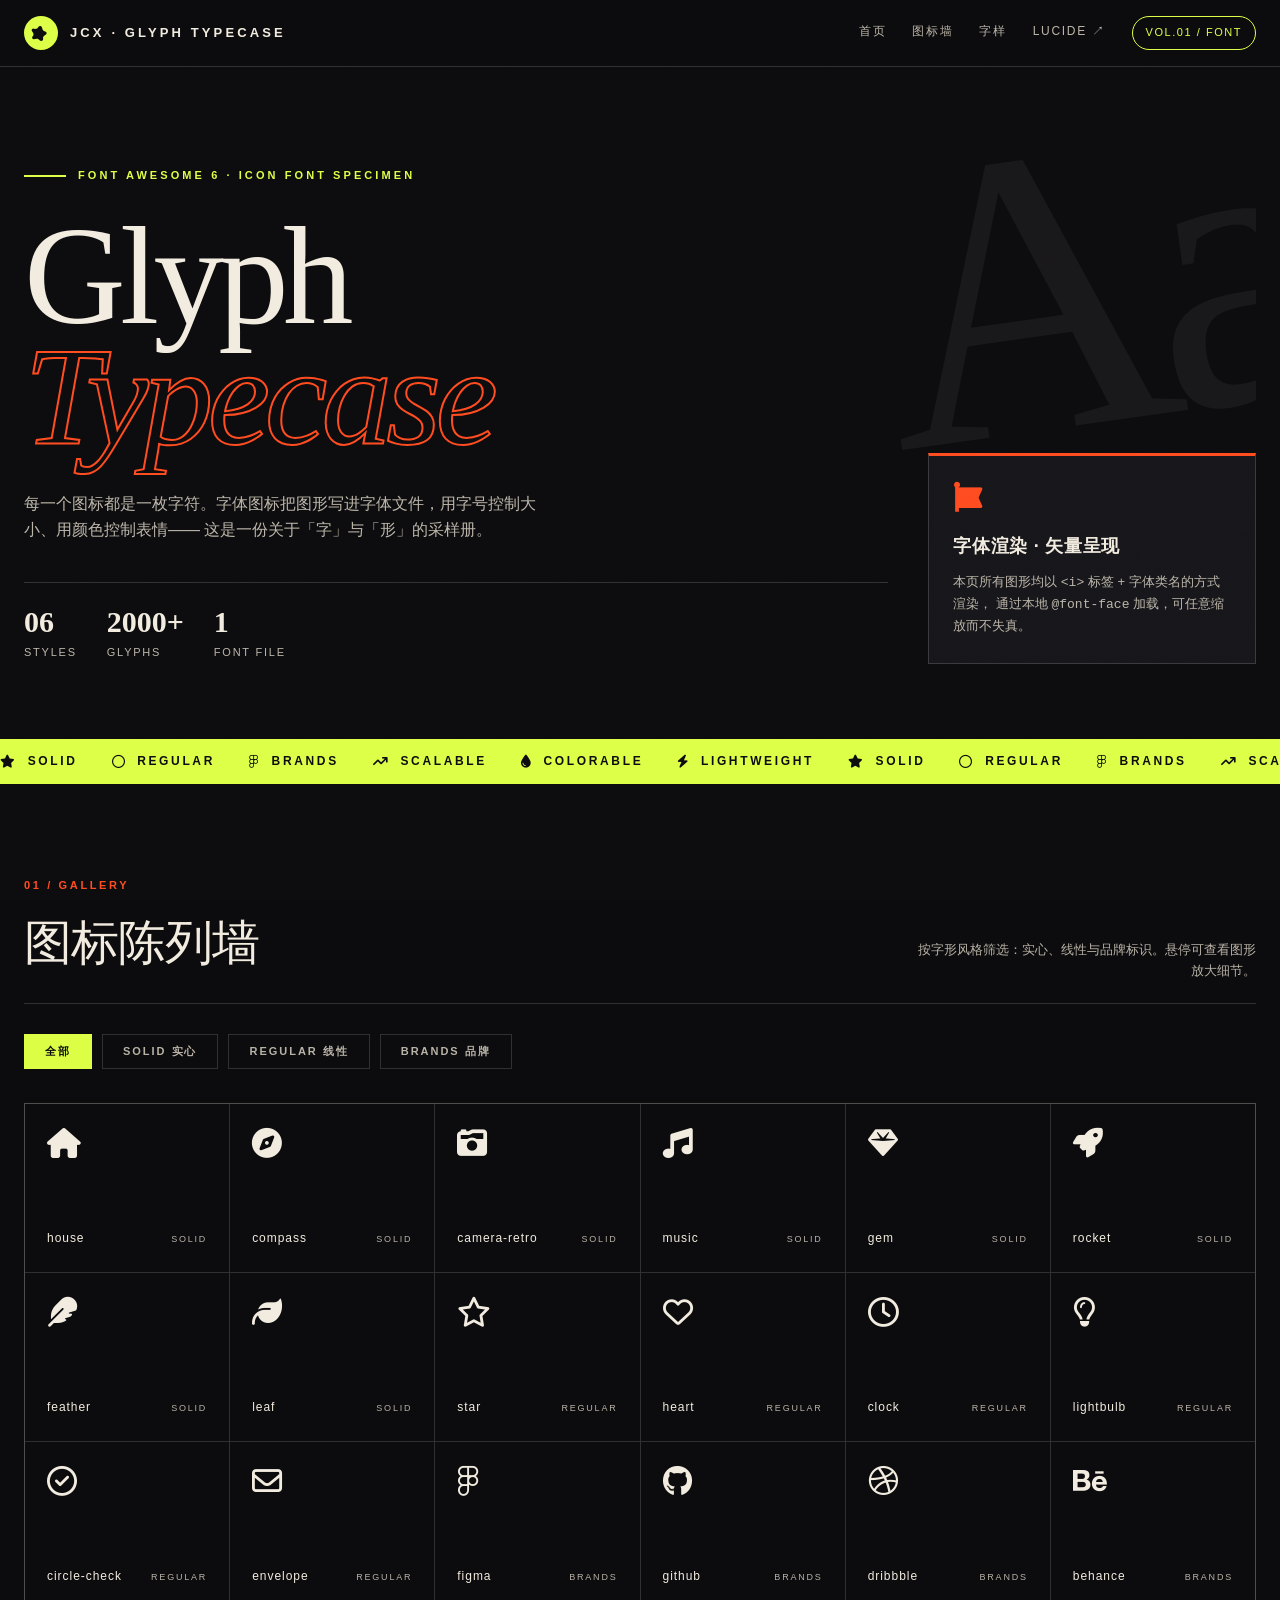
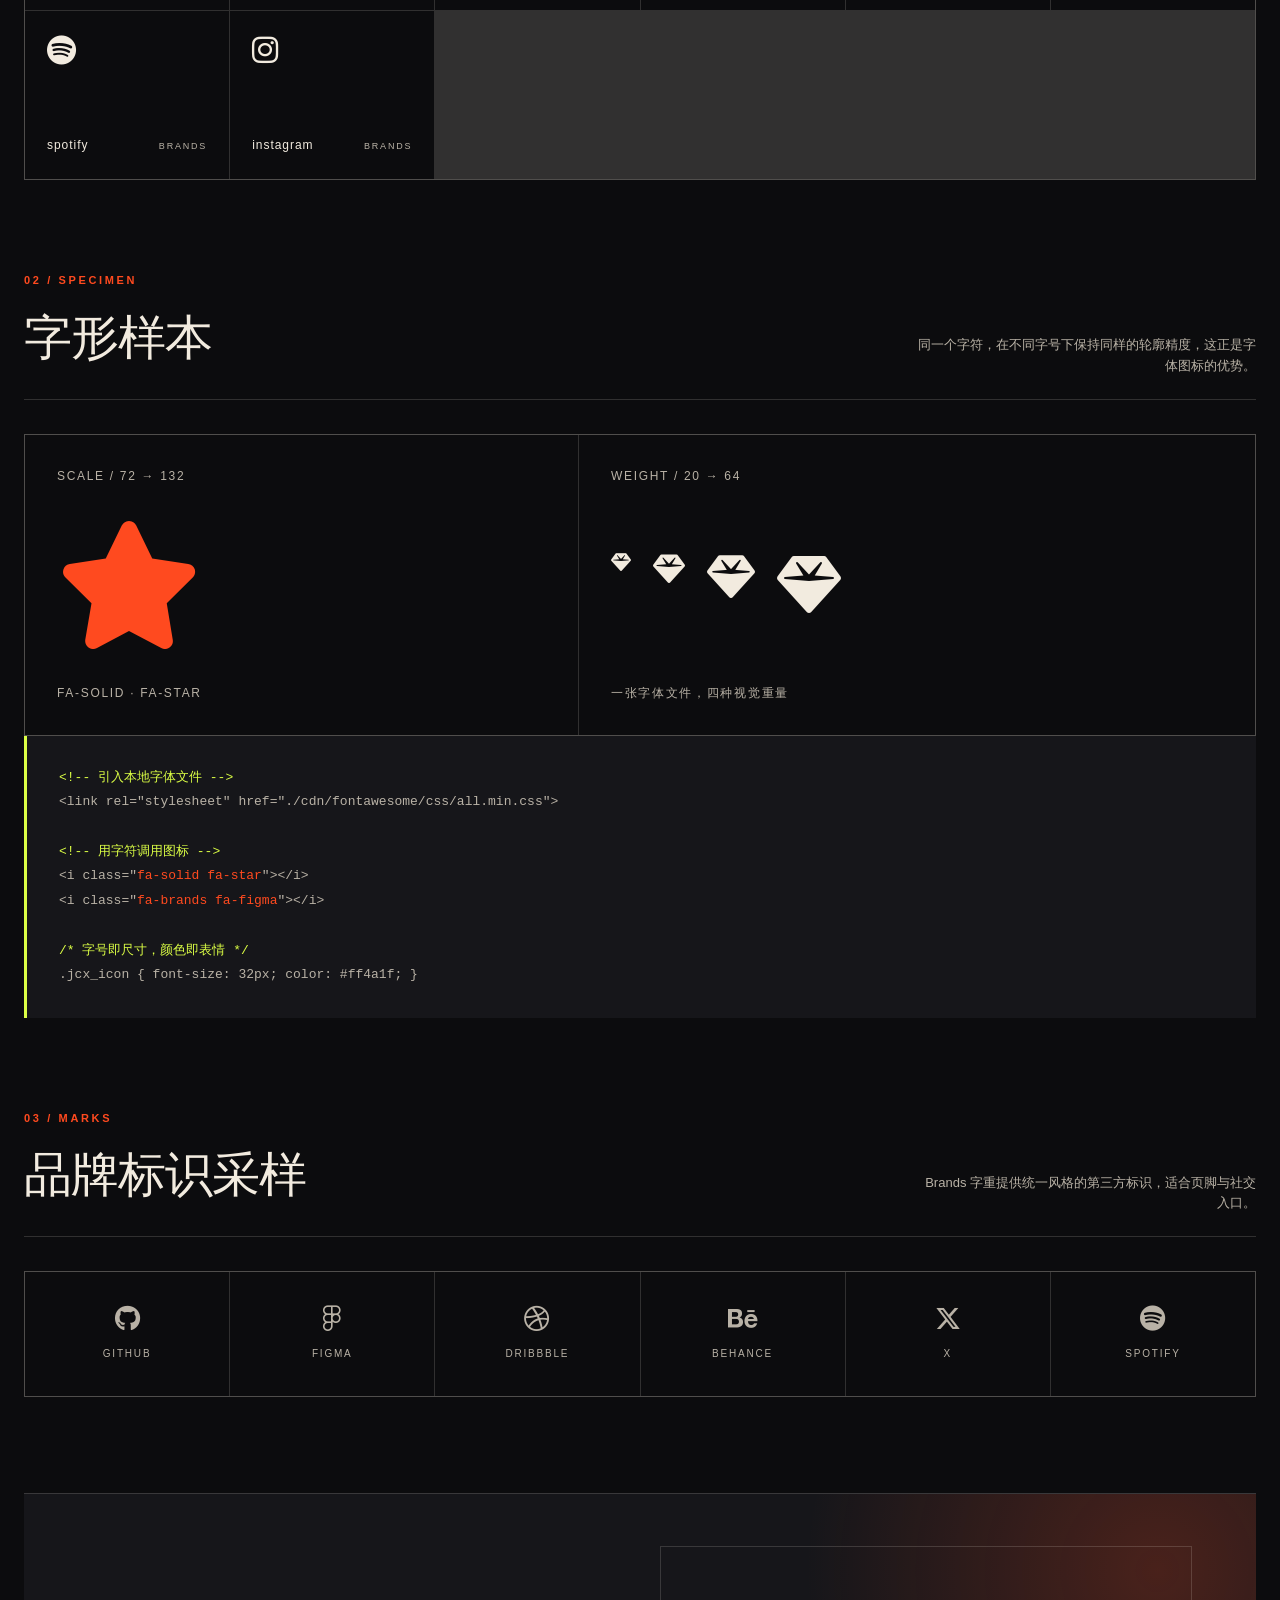
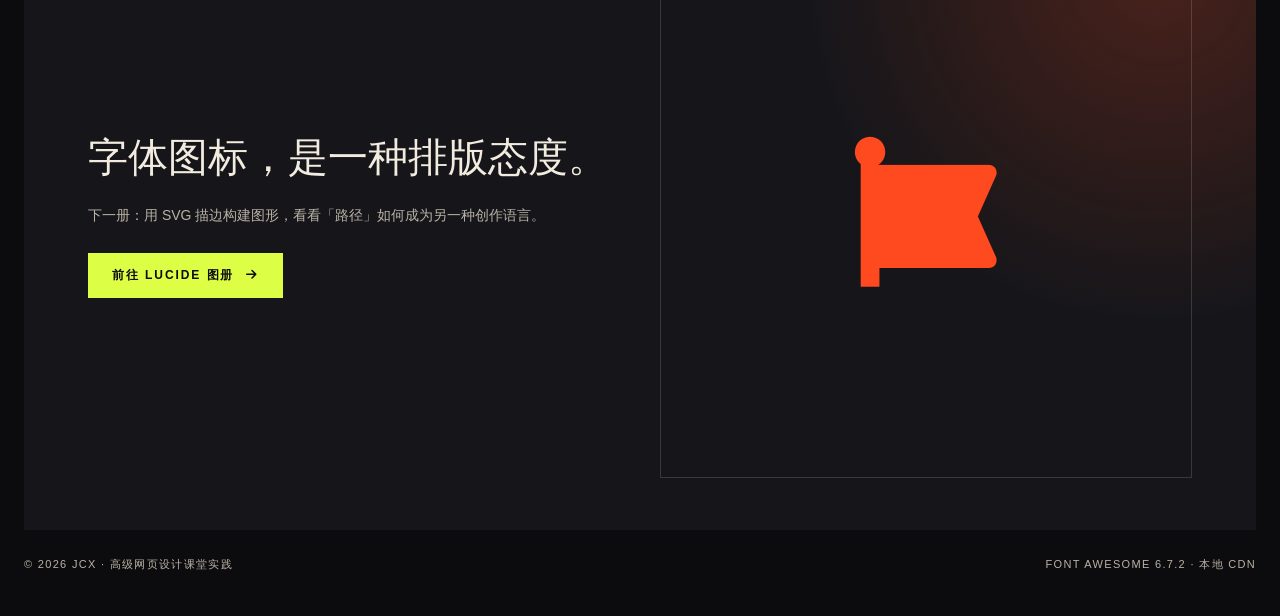
==== iconfont-1.html @ 1530ce9b "feat: 建立课堂实践站点，新增 Font Awesome / Lucide / 移动端底部导航页面" ====
<!DOCTYPE html>
<html lang="zh-CN">

<head>
    <meta charset="UTF-8">
    <meta name="viewport" content="width=device-width, initial-scale=1.0">
    <meta name="description" content="Font Awesome 字体图标艺术墙 · 高级网页设计课堂实践">
    <title>Glyph Typecase · Font Awesome 字体图标</title>
    <link rel="stylesheet" href="./cdn/fontawesome/css/all.min.css">
    <style>
        :root {
            --jcx_ink: #0c0c0e;
            --jcx_ink-soft: #16161a;
            --jcx_chalk: #f2ebdf;
            --jcx_chalk-dim: #b9b2a6;
            --jcx_vermilion: #ff4a1f;
            --jcx_acid: #dcff45;
            --jcx_line: rgba(242, 235, 223, 0.16);
        }

        * {
            box-sizing: border-box;
        }

        html {
            scroll-behavior: smooth;
        }

        body {
            margin: 0;
            color: var(--jcx_chalk);
            background: var(--jcx_ink);
            font-family: "Helvetica Neue", "Microsoft YaHei", "PingFang SC", sans-serif;
            line-height: 1.6;
            overflow-x: hidden;
        }

        body::after {
            position: fixed;
            inset: 0;
            z-index: 9998;
            content: "";
            pointer-events: none;
            opacity: 0.32;
            background-image: url("data:image/svg+xml,%3Csvg xmlns='http://www.w3.org/2000/svg' width='160' height='160'%3E%3Cfilter id='n'%3E%3CfeTurbulence type='fractalNoise' baseFrequency='0.8' numOctaves='3'/%3E%3C/filter%3E%3Crect width='160' height='160' filter='url(%23n)' opacity='0.5'/%3E%3C/svg%3E");
            mix-blend-mode: overlay;
        }

        a {
            color: inherit;
            text-decoration: none;
        }

        .jcx_shell {
            width: min(1240px, calc(100% - 48px));
            margin: 0 auto;
        }

        /* ---------- 顶部导航 ---------- */
        .jcx_head {
            position: sticky;
            top: 0;
            z-index: 100;
            border-bottom: 1px solid var(--jcx_line);
            background: rgba(12, 12, 14, 0.82);
            backdrop-filter: blur(14px);
        }

        .jcx_head-inner {
            display: flex;
            align-items: center;
            justify-content: space-between;
            gap: 20px;
            padding: 16px 0;
        }

        .jcx_brand {
            display: inline-flex;
            align-items: center;
            gap: 12px;
            font-size: 13px;
            font-weight: 800;
            letter-spacing: 0.24em;
            text-transform: uppercase;
        }

        .jcx_brand i {
            display: grid;
            width: 34px;
            height: 34px;
            place-items: center;
            color: var(--jcx_ink);
            background: var(--jcx_acid);
            border-radius: 50%;
            font-size: 15px;
        }

        .jcx_nav {
            display: flex;
            align-items: center;
            gap: 26px;
            font-size: 12px;
            letter-spacing: 0.14em;
            text-transform: uppercase;
        }

        .jcx_nav a {
            position: relative;
            padding-bottom: 3px;
            color: var(--jcx_chalk-dim);
            transition: color 180ms ease;
        }

        .jcx_nav a::after {
            position: absolute;
            bottom: 0;
            left: 0;
            width: 0;
            height: 1px;
            content: "";
            background: var(--jcx_vermilion);
            transition: width 220ms ease;
        }

        .jcx_nav a:hover {
            color: var(--jcx_chalk);
        }

        .jcx_nav a:hover::after {
            width: 100%;
        }

        .jcx_nav-tag {
            padding: 7px 13px;
            color: var(--jcx_acid);
            border: 1px solid var(--jcx_acid);
            border-radius: 999px;
            font-size: 11px;
            letter-spacing: 0.14em;
        }

        /* ---------- 主视觉 ---------- */
        .jcx_hero {
            position: relative;
            display: grid;
            grid-template-columns: minmax(0, 1.45fr) minmax(280px, 0.55fr);
            gap: 40px;
            align-items: end;
            padding: 92px 0 74px;
            overflow: hidden;
        }

        .jcx_hero-figure {
            position: absolute;
            top: 8%;
            right: -4%;
            z-index: 0;
            color: rgba(242, 235, 223, 0.05);
            font-family: Georgia, "Times New Roman", serif;
            font-size: clamp(220px, 32vw, 430px);
            line-height: 0.8;
            letter-spacing: -0.06em;
            pointer-events: none;
            user-select: none;
            transform: rotate(-8deg);
        }

        .jcx_hero-copy {
            position: relative;
            z-index: 1;
        }

        .jcx_kicker {
            display: inline-flex;
            align-items: center;
            gap: 12px;
            margin: 0 0 30px;
            color: var(--jcx_acid);
            font-size: 11px;
            font-weight: 700;
            letter-spacing: 0.28em;
            text-transform: uppercase;
        }

        .jcx_kicker::before {
            width: 42px;
            height: 2px;
            content: "";
            background: var(--jcx_acid);
        }

        .jcx_title {
            margin: 0;
            font-family: Georgia, "Times New Roman", serif;
            font-size: clamp(62px, 11vw, 148px);
            font-weight: 400;
            line-height: 0.86;
            letter-spacing: -0.04em;
        }

        .jcx_title-outline {
            display: block;
            color: transparent;
            -webkit-text-stroke: 2px var(--jcx_vermilion);
            font-style: italic;
        }

        .jcx_lede {
            max-width: 520px;
            margin: 34px 0 0;
            color: var(--jcx_chalk-dim);
            font-size: 16px;
        }

        .jcx_hero-panel {
            position: relative;
            z-index: 1;
            padding: 26px 24px;
            border: 1px solid var(--jcx_line);
            border-top: 3px solid var(--jcx_vermilion);
            background: var(--jcx_ink-soft);
        }

        .jcx_hero-panel i {
            color: var(--jcx_vermilion);
            font-size: 30px;
        }

        .jcx_hero-panel h2 {
            margin: 16px 0 12px;
            font-size: 18px;
            letter-spacing: 0.04em;
        }

        .jcx_hero-panel p {
            margin: 0;
            color: var(--jcx_chalk-dim);
            font-size: 13px;
        }

        .jcx_stats {
            display: flex;
            gap: 30px;
            margin-top: 40px;
            padding-top: 22px;
            border-top: 1px solid var(--jcx_line);
        }

        .jcx_stat strong {
            display: block;
            font-family: Georgia, serif;
            font-size: 30px;
            line-height: 1.1;
        }

        .jcx_stat span {
            color: var(--jcx_chalk-dim);
            font-size: 11px;
            letter-spacing: 0.16em;
            text-transform: uppercase;
        }

        /* ---------- 跑马灯 ---------- */
        .jcx_ticker {
            display: flex;
            overflow: hidden;
            color: var(--jcx_ink);
            background: var(--jcx_acid);
            border-top: 1px solid var(--jcx_ink);
            border-bottom: 1px solid var(--jcx_ink);
            white-space: nowrap;
        }

        .jcx_ticker-track {
            display: flex;
            flex: none;
            gap: 34px;
            padding: 13px 0;
            font-size: 12px;
            font-weight: 800;
            letter-spacing: 0.22em;
            text-transform: uppercase;
            animation: jcx_slide 26s linear infinite;
        }

        .jcx_ticker-track span {
            display: inline-flex;
            align-items: center;
            gap: 10px;
        }

        .jcx_ticker-track i {
            font-size: 13px;
        }

        @keyframes jcx_slide {
            from {
                transform: translateX(0);
            }

            to {
                transform: translateX(-50%);
            }
        }

        /* ---------- 分区标题 ---------- */
        .jcx_section {
            padding: 86px 0 0;
        }

        .jcx_section-head {
            display: flex;
            align-items: flex-end;
            justify-content: space-between;
            gap: 30px;
            padding-bottom: 22px;
            border-bottom: 1px solid var(--jcx_line);
        }

        .jcx_section-index {
            color: var(--jcx_vermilion);
            font-size: 11px;
            font-weight: 700;
            letter-spacing: 0.24em;
            text-transform: uppercase;
        }

        .jcx_section-title {
            margin: 8px 0 0;
            font-family: Georgia, "Times New Roman", serif;
            font-size: clamp(30px, 4.2vw, 48px);
            font-weight: 400;
            letter-spacing: -0.02em;
        }

        .jcx_section-note {
            max-width: 340px;
            margin: 0;
            color: var(--jcx_chalk-dim);
            font-size: 13px;
            text-align: right;
        }

        /* ---------- 筛选按钮 ---------- */
        .jcx_filters {
            display: flex;
            flex-wrap: wrap;
            gap: 10px;
            margin: 30px 0 34px;
        }

        .jcx_filter {
            padding: 9px 20px;
            color: var(--jcx_chalk-dim);
            border: 1px solid var(--jcx_line);
            background: transparent;
            font-family: inherit;
            font-size: 11px;
            font-weight: 700;
            letter-spacing: 0.18em;
            text-transform: uppercase;
            cursor: pointer;
            transition: all 180ms ease;
        }

        .jcx_filter:hover {
            color: var(--jcx_chalk);
            border-color: rgba(242, 235, 223, 0.45);
        }

        .jcx_filter.jcx_active {
            color: var(--jcx_ink);
            border-color: var(--jcx_acid);
            background: var(--jcx_acid);
        }

        /* ---------- 图标网格 ---------- */
        .jcx_grid {
            display: grid;
            grid-template-columns: repeat(auto-fill, minmax(176px, 1fr));
            gap: 1px;
            background: var(--jcx_line);
            border: 1px solid var(--jcx_line);
        }

        .jcx_tile {
            position: relative;
            display: flex;
            flex-direction: column;
            align-items: flex-start;
            justify-content: space-between;
            min-height: 168px;
            padding: 24px 22px;
            background: var(--jcx_ink);
            transition: background 220ms ease, transform 220ms ease;
        }

        .jcx_tile[data-jcx-kind].jcx_hidden {
            display: none;
        }

        .jcx_tile-icon {
            color: var(--jcx_chalk);
            font-size: 30px;
            transition: color 200ms ease, transform 260ms cubic-bezier(0.2, 0.9, 0.2, 1);
        }

        .jcx_tile-meta {
            display: flex;
            align-items: baseline;
            justify-content: space-between;
            width: 100%;
            gap: 10px;
        }

        .jcx_tile-name {
            font-size: 12px;
            letter-spacing: 0.08em;
        }

        .jcx_tile-kind {
            color: var(--jcx_chalk-dim);
            font-size: 9px;
            letter-spacing: 0.2em;
            text-transform: uppercase;
        }

        .jcx_tile:hover {
            background: var(--jcx_ink-soft);
            transform: translateY(-4px);
        }

        .jcx_tile:hover .jcx_tile-icon {
            color: var(--jcx_vermilion);
            transform: scale(1.28) rotate(-6deg);
        }

        .jcx_tile::after {
            position: absolute;
            top: 0;
            left: 0;
            width: 0;
            height: 2px;
            content: "";
            background: var(--jcx_acid);
            transition: width 260ms ease;
        }

        .jcx_tile:hover::after {
            width: 100%;
        }

        /* ---------- 字形样本 ---------- */
        .jcx_specimen {
            display: grid;
            grid-template-columns: 0.9fr 1.1fr;
            gap: 1px;
            margin-top: 34px;
            background: var(--jcx_line);
            border: 1px solid var(--jcx_line);
        }

        .jcx_specimen-cell {
            display: flex;
            flex-direction: column;
            justify-content: space-between;
            min-height: 300px;
            padding: 32px;
            background: var(--jcx_ink);
        }

        .jcx_specimen-cell p {
            margin: 0;
            color: var(--jcx_chalk-dim);
            font-size: 12px;
            letter-spacing: 0.14em;
            text-transform: uppercase;
        }

        .jcx_glyph-big {
            color: var(--jcx_vermilion);
            font-size: clamp(70px, 10vw, 132px);
            line-height: 1;
        }

        .jcx_glyph-row {
            display: flex;
            flex-wrap: wrap;
            gap: 22px;
            color: var(--jcx_chalk);
        }

        .jcx_glyph-row i:nth-child(1) {
            font-size: 20px;
        }

        .jcx_glyph-row i:nth-child(2) {
            font-size: 32px;
        }

        .jcx_glyph-row i:nth-child(3) {
            font-size: 48px;
        }

        .jcx_glyph-row i:nth-child(4) {
            font-size: 64px;
        }

        .jcx_code {
            margin: 0;
            padding: 30px 32px;
            color: var(--jcx_chalk-dim);
            border-left: 3px solid var(--jcx_acid);
            background: var(--jcx_ink-soft);
            font-family: Consolas, "Courier New", monospace;
            font-size: 13px;
            line-height: 1.9;
            white-space: pre-wrap;
        }

        .jcx_code b {
            color: var(--jcx_acid);
            font-weight: 400;
        }

        .jcx_code em {
            color: var(--jcx_vermilion);
            font-style: normal;
        }

        /* ---------- 品牌标识 ---------- */
        .jcx_brands {
            display: grid;
            grid-template-columns: repeat(auto-fit, minmax(120px, 1fr));
            gap: 1px;
            margin-top: 34px;
            background: var(--jcx_line);
            border: 1px solid var(--jcx_line);
        }

        .jcx_brand-cell {
            display: grid;
            gap: 14px;
            place-items: center;
            padding: 34px 12px;
            color: var(--jcx_chalk-dim);
            background: var(--jcx_ink);
            transition: color 200ms ease, background 200ms ease;
        }

        .jcx_brand-cell i {
            font-size: 26px;
        }

        .jcx_brand-cell span {
            font-size: 10px;
            letter-spacing: 0.18em;
            text-transform: uppercase;
        }

        .jcx_brand-cell:hover {
            color: var(--jcx_ink);
            background: var(--jcx_chalk);
        }

        /* ---------- 结语 ---------- */
        .jcx_outro {
            display: grid;
            grid-template-columns: minmax(0, 1fr) minmax(0, 1fr);
            align-items: center;
            gap: 40px;
            margin: 96px 0 0;
            padding: 52px clamp(24px, 5vw, 64px);
            border-top: 1px solid var(--jcx_line);
            background:
                radial-gradient(circle at 92% 12%, rgba(255, 74, 31, 0.22), transparent 22rem),
                var(--jcx_ink-soft);
        }

        .jcx_outro h2 {
            margin: 0;
            font-family: Georgia, serif;
            font-size: clamp(28px, 3.4vw, 40px);
            font-weight: 400;
        }

        .jcx_outro p {
            margin: 14px 0 0;
            color: var(--jcx_chalk-dim);
            font-size: 14px;
        }

        .jcx_cta {
            display: inline-flex;
            align-items: center;
            gap: 12px;
            margin-top: 26px;
            padding: 13px 24px;
            color: var(--jcx_ink);
            background: var(--jcx_acid);
            font-size: 12px;
            font-weight: 800;
            letter-spacing: 0.16em;
            text-transform: uppercase;
            transition: transform 200ms ease, background 200ms ease;
        }

        .jcx_cta:hover {
            background: var(--jcx_vermilion);
            transform: translateX(6px);
        }

        .jcx_outro-mark {
            display: grid;
            place-items: center;
            font-size: clamp(80px, 12vw, 150px);
            color: var(--jcx_vermilion);
            border: 1px solid var(--jcx_line);
            aspect-ratio: 1;
        }

        .jcx_foot {
            display: flex;
            flex-wrap: wrap;
            align-items: center;
            justify-content: space-between;
            gap: 14px;
            padding: 26px 0 42px;
            color: var(--jcx_chalk-dim);
            font-size: 11px;
            letter-spacing: 0.12em;
            text-transform: uppercase;
        }

        /* ---------- 入场动画 ---------- */
        .jcx_rise {
            opacity: 0;
            transform: translateY(26px);
            transition: opacity 700ms ease, transform 700ms cubic-bezier(0.2, 0.8, 0.2, 1);
        }

        .jcx_rise.jcx_in {
            opacity: 1;
            transform: translateY(0);
        }

        @media (max-width: 880px) {
            .jcx_hero {
                grid-template-columns: 1fr;
                padding-top: 64px;
            }

            .jcx_hero-panel {
                max-width: 420px;
            }

            .jcx_specimen,
            .jcx_outro {
                grid-template-columns: 1fr;
            }

            .jcx_section-head {
                display: block;
            }

            .jcx_section-note {
                margin-top: 12px;
                text-align: left;
            }

            .jcx_nav {
                gap: 16px;
                font-size: 10px;
            }

            .jcx_nav-tag {
                display: none;
            }
        }
    </style>
</head>

<body>
    <header class="jcx_head">
        <div class="jcx_shell jcx_head-inner">
            <a class="jcx_brand" href="../the-best-ever/index.html">
                <i class="fa-solid fa-splotch" aria-hidden="true"></i>
                JCX · Glyph Typecase
            </a>
            <nav class="jcx_nav" aria-label="页面导航">
                <a href="../the-best-ever/index.html">首页</a>
                <a href="#jcx_gallery">图标墙</a>
                <a href="#jcx_specimen">字样</a>
                <a href="./iconfont-2.html">Lucide ↗</a>
                <span class="jcx_nav-tag">Vol.01 / Font</span>
            </nav>
        </div>
    </header>

    <main>
        <div class="jcx_shell">
            <section class="jcx_hero" aria-labelledby="jcx_page-title">
                <span class="jcx_hero-figure" aria-hidden="true">Aa</span>
                <div class="jcx_hero-copy jcx_rise">
                    <p class="jcx_kicker">Font Awesome 6 · Icon Font Specimen</p>
                    <h1 class="jcx_title" id="jcx_page-title">
                        Glyph
                        <span class="jcx_title-outline">Typecase</span>
                    </h1>
                    <p class="jcx_lede">
                        每一个图标都是一枚字符。字体图标把图形写进字体文件，用字号控制大小、用颜色控制表情——
                        这是一份关于「字」与「形」的采样册。
                    </p>
                    <div class="jcx_stats">
                        <div class="jcx_stat"><strong>06</strong><span>Styles</span></div>
                        <div class="jcx_stat"><strong>2000+</strong><span>Glyphs</span></div>
                        <div class="jcx_stat"><strong>1</strong><span>Font File</span></div>
                    </div>
                </div>
                <aside class="jcx_hero-panel jcx_rise">
                    <i class="fa-brands fa-font-awesome" aria-hidden="true"></i>
                    <h2>字体渲染 · 矢量呈现</h2>
                    <p>
                        本页所有图形均以 <code>&lt;i&gt;</code> 标签 + 字体类名的方式渲染，
                        通过本地 <code>@font-face</code> 加载，可任意缩放而不失真。
                    </p>
                </aside>
            </section>
        </div>

        <div class="jcx_ticker" aria-hidden="true">
            <div class="jcx_ticker-track">
                <span><i class="fa-solid fa-star"></i> Solid</span>
                <span><i class="fa-regular fa-circle"></i> Regular</span>
                <span><i class="fa-brands fa-figma"></i> Brands</span>
                <span><i class="fa-solid fa-arrow-trend-up"></i> Scalable</span>
                <span><i class="fa-solid fa-droplet"></i> Colorable</span>
                <span><i class="fa-solid fa-bolt"></i> Lightweight</span>
                <span><i class="fa-solid fa-star"></i> Solid</span>
                <span><i class="fa-regular fa-circle"></i> Regular</span>
                <span><i class="fa-brands fa-figma"></i> Brands</span>
                <span><i class="fa-solid fa-arrow-trend-up"></i> Scalable</span>
                <span><i class="fa-solid fa-droplet"></i> Colorable</span>
                <span><i class="fa-solid fa-bolt"></i> Lightweight</span>
            </div>
        </div>

        <div class="jcx_shell">
            <section class="jcx_section" id="jcx_gallery" aria-labelledby="jcx_gallery-title">
                <div class="jcx_section-head jcx_rise">
                    <div>
                        <span class="jcx_section-index">01 / Gallery</span>
                        <h2 class="jcx_section-title" id="jcx_gallery-title">图标陈列墙</h2>
                    </div>
                    <p class="jcx_section-note">按字形风格筛选：实心、线性与品牌标识。悬停可查看图形放大细节。</p>
                </div>

                <div class="jcx_filters" role="group" aria-label="图标风格筛选">
                    <button class="jcx_filter jcx_active" type="button" data-jcx-filter="all">全部</button>
                    <button class="jcx_filter" type="button" data-jcx-filter="solid">Solid 实心</button>
                    <button class="jcx_filter" type="button" data-jcx-filter="regular">Regular 线性</button>
                    <button class="jcx_filter" type="button" data-jcx-filter="brands">Brands 品牌</button>
                </div>

                <div class="jcx_grid" id="jcx_icon-grid">
                    <article class="jcx_tile" data-jcx-kind="solid">
                        <i class="fa-solid fa-house jcx_tile-icon" aria-hidden="true"></i>
                        <div class="jcx_tile-meta"><span class="jcx_tile-name">house</span><span class="jcx_tile-kind">solid</span></div>
                    </article>
                    <article class="jcx_tile" data-jcx-kind="solid">
                        <i class="fa-solid fa-compass jcx_tile-icon" aria-hidden="true"></i>
                        <div class="jcx_tile-meta"><span class="jcx_tile-name">compass</span><span class="jcx_tile-kind">solid</span></div>
                    </article>
                    <article class="jcx_tile" data-jcx-kind="solid">
                        <i class="fa-solid fa-camera-retro jcx_tile-icon" aria-hidden="true"></i>
                        <div class="jcx_tile-meta"><span class="jcx_tile-name">camera-retro</span><span class="jcx_tile-kind">solid</span></div>
                    </article>
                    <article class="jcx_tile" data-jcx-kind="solid">
                        <i class="fa-solid fa-music jcx_tile-icon" aria-hidden="true"></i>
                        <div class="jcx_tile-meta"><span class="jcx_tile-name">music</span><span class="jcx_tile-kind">solid</span></div>
                    </article>
                    <article class="jcx_tile" data-jcx-kind="solid">
                        <i class="fa-solid fa-gem jcx_tile-icon" aria-hidden="true"></i>
                        <div class="jcx_tile-meta"><span class="jcx_tile-name">gem</span><span class="jcx_tile-kind">solid</span></div>
                    </article>
                    <article class="jcx_tile" data-jcx-kind="solid">
                        <i class="fa-solid fa-rocket jcx_tile-icon" aria-hidden="true"></i>
                        <div class="jcx_tile-meta"><span class="jcx_tile-name">rocket</span><span class="jcx_tile-kind">solid</span></div>
                    </article>
                    <article class="jcx_tile" data-jcx-kind="solid">
                        <i class="fa-solid fa-feather jcx_tile-icon" aria-hidden="true"></i>
                        <div class="jcx_tile-meta"><span class="jcx_tile-name">feather</span><span class="jcx_tile-kind">solid</span></div>
                    </article>
                    <article class="jcx_tile" data-jcx-kind="solid">
                        <i class="fa-solid fa-leaf jcx_tile-icon" aria-hidden="true"></i>
                        <div class="jcx_tile-meta"><span class="jcx_tile-name">leaf</span><span class="jcx_tile-kind">solid</span></div>
                    </article>
                    <article class="jcx_tile" data-jcx-kind="regular">
                        <i class="fa-regular fa-star jcx_tile-icon" aria-hidden="true"></i>
                        <div class="jcx_tile-meta"><span class="jcx_tile-name">star</span><span class="jcx_tile-kind">regular</span></div>
                    </article>
                    <article class="jcx_tile" data-jcx-kind="regular">
                        <i class="fa-regular fa-heart jcx_tile-icon" aria-hidden="true"></i>
                        <div class="jcx_tile-meta"><span class="jcx_tile-name">heart</span><span class="jcx_tile-kind">regular</span></div>
                    </article>
                    <article class="jcx_tile" data-jcx-kind="regular">
                        <i class="fa-regular fa-clock jcx_tile-icon" aria-hidden="true"></i>
                        <div class="jcx_tile-meta"><span class="jcx_tile-name">clock</span><span class="jcx_tile-kind">regular</span></div>
                    </article>
                    <article class="jcx_tile" data-jcx-kind="regular">
                        <i class="fa-regular fa-lightbulb jcx_tile-icon" aria-hidden="true"></i>
                        <div class="jcx_tile-meta"><span class="jcx_tile-name">lightbulb</span><span class="jcx_tile-kind">regular</span></div>
                    </article>
                    <article class="jcx_tile" data-jcx-kind="regular">
                        <i class="fa-regular fa-circle-check jcx_tile-icon" aria-hidden="true"></i>
                        <div class="jcx_tile-meta"><span class="jcx_tile-name">circle-check</span><span class="jcx_tile-kind">regular</span></div>
                    </article>
                    <article class="jcx_tile" data-jcx-kind="regular">
                        <i class="fa-regular fa-envelope jcx_tile-icon" aria-hidden="true"></i>
                        <div class="jcx_tile-meta"><span class="jcx_tile-name">envelope</span><span class="jcx_tile-kind">regular</span></div>
                    </article>
                    <article class="jcx_tile" data-jcx-kind="brands">
                        <i class="fa-brands fa-figma jcx_tile-icon" aria-hidden="true"></i>
                        <div class="jcx_tile-meta"><span class="jcx_tile-name">figma</span><span class="jcx_tile-kind">brands</span></div>
                    </article>
                    <article class="jcx_tile" data-jcx-kind="brands">
                        <i class="fa-brands fa-github jcx_tile-icon" aria-hidden="true"></i>
                        <div class="jcx_tile-meta"><span class="jcx_tile-name">github</span><span class="jcx_tile-kind">brands</span></div>
                    </article>
                    <article class="jcx_tile" data-jcx-kind="brands">
                        <i class="fa-brands fa-dribbble jcx_tile-icon" aria-hidden="true"></i>
                        <div class="jcx_tile-meta"><span class="jcx_tile-name">dribbble</span><span class="jcx_tile-kind">brands</span></div>
                    </article>
                    <article class="jcx_tile" data-jcx-kind="brands">
                        <i class="fa-brands fa-behance jcx_tile-icon" aria-hidden="true"></i>
                        <div class="jcx_tile-meta"><span class="jcx_tile-name">behance</span><span class="jcx_tile-kind">brands</span></div>
                    </article>
                    <article class="jcx_tile" data-jcx-kind="brands">
                        <i class="fa-brands fa-spotify jcx_tile-icon" aria-hidden="true"></i>
                        <div class="jcx_tile-meta"><span class="jcx_tile-name">spotify</span><span class="jcx_tile-kind">brands</span></div>
                    </article>
                    <article class="jcx_tile" data-jcx-kind="brands">
                        <i class="fa-brands fa-instagram jcx_tile-icon" aria-hidden="true"></i>
                        <div class="jcx_tile-meta"><span class="jcx_tile-name">instagram</span><span class="jcx_tile-kind">brands</span></div>
                    </article>
                </div>
            </section>

            <section class="jcx_section" id="jcx_specimen" aria-labelledby="jcx_specimen-title">
                <div class="jcx_section-head jcx_rise">
                    <div>
                        <span class="jcx_section-index">02 / Specimen</span>
                        <h2 class="jcx_section-title" id="jcx_specimen-title">字形样本</h2>
                    </div>
                    <p class="jcx_section-note">同一个字符，在不同字号下保持同样的轮廓精度，这正是字体图标的优势。</p>
                </div>

                <div class="jcx_specimen jcx_rise">
                    <div class="jcx_specimen-cell">
                        <p>Scale / 72 → 132</p>
                        <i class="fa-solid fa-star jcx_glyph-big" aria-hidden="true"></i>
                        <p>fa-solid · fa-star</p>
                    </div>
                    <div class="jcx_specimen-cell">
                        <p>Weight / 20 → 64</p>
                        <div class="jcx_glyph-row">
                            <i class="fa-solid fa-gem" aria-hidden="true"></i>
                            <i class="fa-solid fa-gem" aria-hidden="true"></i>
                            <i class="fa-solid fa-gem" aria-hidden="true"></i>
                            <i class="fa-solid fa-gem" aria-hidden="true"></i>
                        </div>
                        <p>一张字体文件，四种视觉重量</p>
                    </div>
                </div>

                <pre class="jcx_code jcx_rise"><b>&lt;!-- 引入本地字体文件 --&gt;</b>
&lt;link rel="stylesheet" href="./cdn/fontawesome/css/all.min.css"&gt;

<b>&lt;!-- 用字符调用图标 --&gt;</b>
&lt;i class="<em>fa-solid fa-star</em>"&gt;&lt;/i&gt;
&lt;i class="<em>fa-brands fa-figma</em>"&gt;&lt;/i&gt;

<b>/* 字号即尺寸，颜色即表情 */</b>
.jcx_icon { font-size: 32px; color: #ff4a1f; }</pre>
            </section>

            <section class="jcx_section" aria-labelledby="jcx_brands-title">
                <div class="jcx_section-head jcx_rise">
                    <div>
                        <span class="jcx_section-index">03 / Marks</span>
                        <h2 class="jcx_section-title" id="jcx_brands-title">品牌标识采样</h2>
                    </div>
                    <p class="jcx_section-note">Brands 字重提供统一风格的第三方标识，适合页脚与社交入口。</p>
                </div>

                <div class="jcx_brands jcx_rise">
                    <a class="jcx_brand-cell" href="#"><i class="fa-brands fa-github" aria-hidden="true"></i><span>GitHub</span></a>
                    <a class="jcx_brand-cell" href="#"><i class="fa-brands fa-figma" aria-hidden="true"></i><span>Figma</span></a>
                    <a class="jcx_brand-cell" href="#"><i class="fa-brands fa-dribbble" aria-hidden="true"></i><span>Dribbble</span></a>
                    <a class="jcx_brand-cell" href="#"><i class="fa-brands fa-behance" aria-hidden="true"></i><span>Behance</span></a>
                    <a class="jcx_brand-cell" href="#"><i class="fa-brands fa-x-twitter" aria-hidden="true"></i><span>X</span></a>
                    <a class="jcx_brand-cell" href="#"><i class="fa-brands fa-spotify" aria-hidden="true"></i><span>Spotify</span></a>
                </div>
            </section>

            <section class="jcx_outro jcx_rise">
                <div>
                    <h2>字体图标，是一种排版态度。</h2>
                    <p>下一册：用 SVG 描边构建图形，看看「路径」如何成为另一种创作语言。</p>
                    <a class="jcx_cta" href="./iconfont-2.html">前往 Lucide 图册 <i class="fa-solid fa-arrow-right" aria-hidden="true"></i></a>
                </div>
                <div class="jcx_outro-mark" aria-hidden="true">
                    <i class="fa-brands fa-font-awesome"></i>
                </div>
            </section>
        </div>
    </main>

    <footer class="jcx_shell jcx_foot">
        <span>© 2026 JCX · 高级网页设计课堂实践</span>
        <span>Font Awesome 6.7.2 · 本地 CDN</span>
    </footer>

    <script>
        const jcx_filterButtons = document.querySelectorAll("[data-jcx-filter]");
        const jcx_tiles = document.querySelectorAll(".jcx_tile");

        jcx_filterButtons.forEach(function (jcx_button) {
            jcx_button.addEventListener("click", function () {
                const jcx_kind = jcx_button.dataset.jcxFilter;
                jcx_filterButtons.forEach(function (jcx_item) {
                    jcx_item.classList.toggle("jcx_active", jcx_item === jcx_button);
                });
                jcx_tiles.forEach(function (jcx_tile) {
                    const jcx_match = jcx_kind === "all" || jcx_tile.dataset.jcxKind === jcx_kind;
                    jcx_tile.classList.toggle("jcx_hidden", !jcx_match);
                });
            });
        });

        const jcx_revealObserver = new IntersectionObserver(function (jcx_entries) {
            jcx_entries.forEach(function (jcx_entry) {
                if (jcx_entry.isIntersecting) {
                    jcx_entry.target.classList.add("jcx_in");
                    jcx_revealObserver.unobserve(jcx_entry.target);
                }
            });
        }, { threshold: 0.12 });

        document.querySelectorAll(".jcx_rise").forEach(function (jcx_element) {
            jcx_revealObserver.observe(jcx_element);
        });
    </script>
</body>

</html>
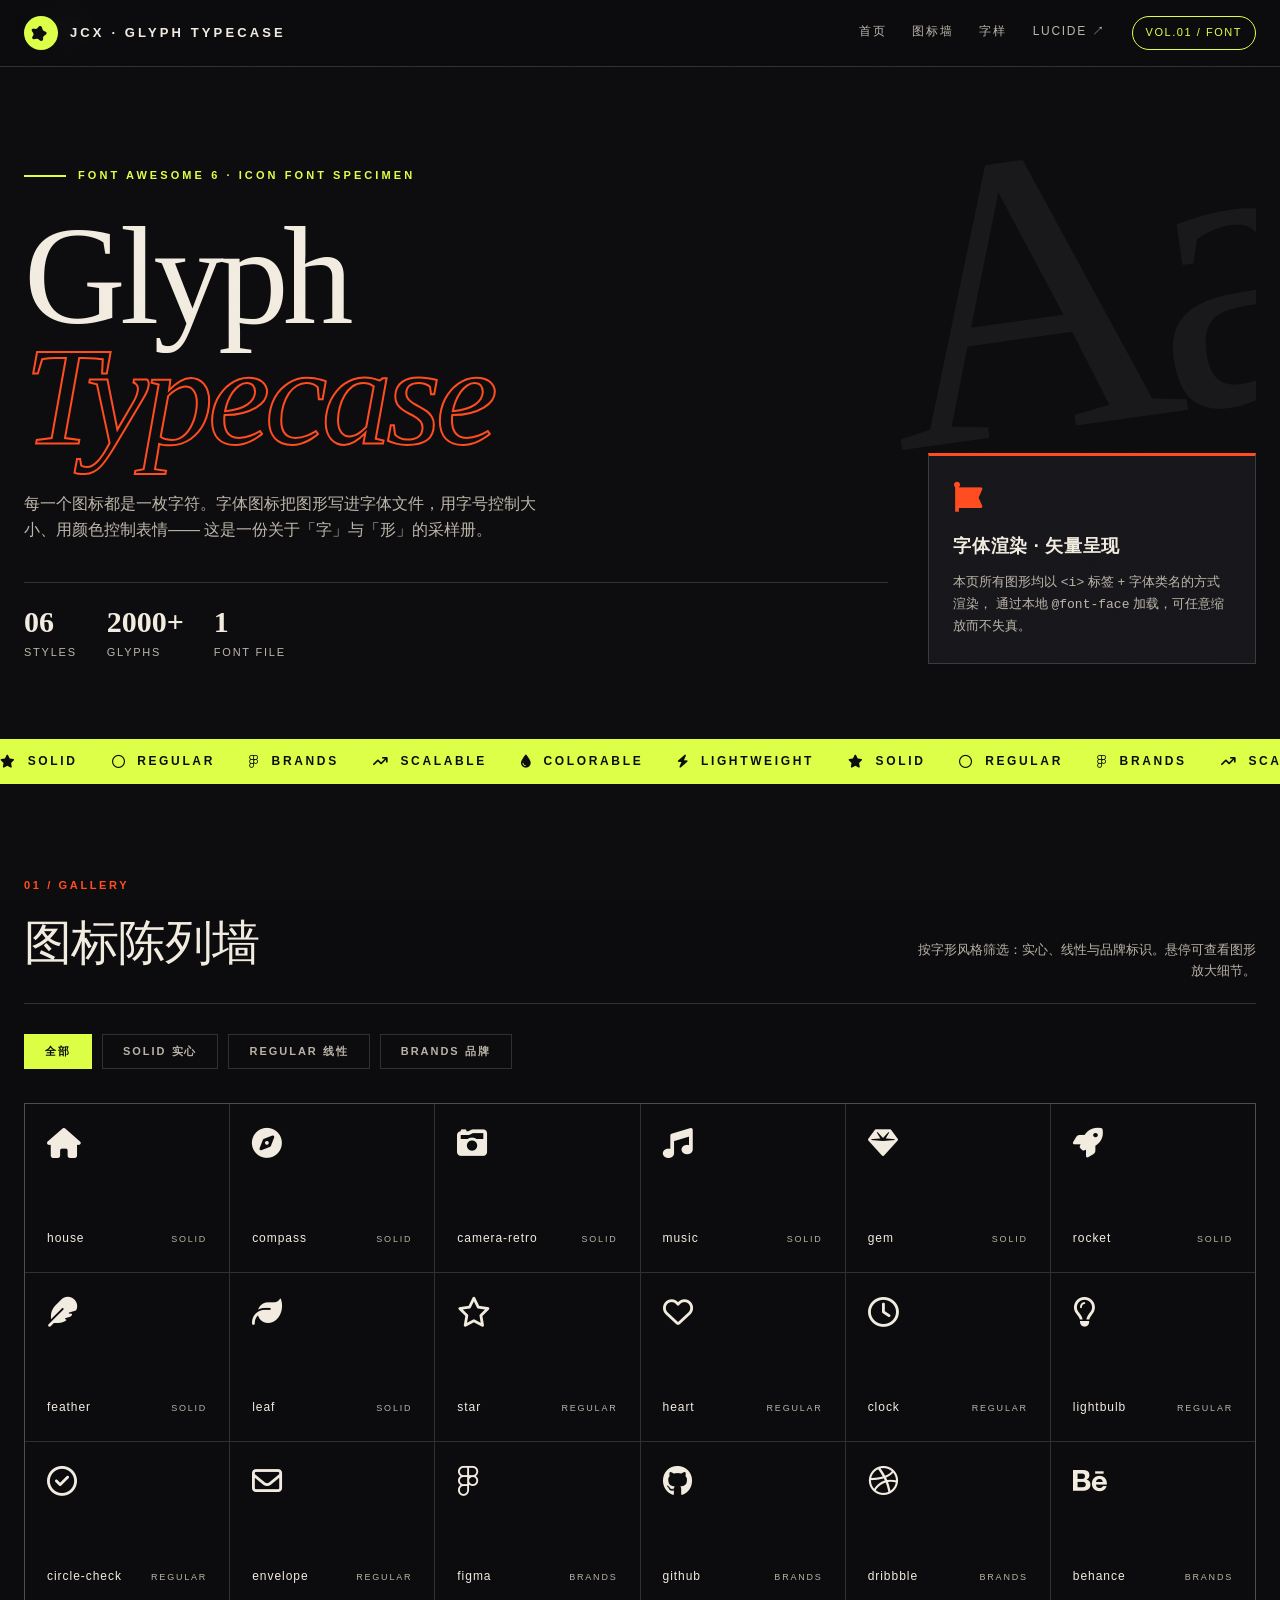
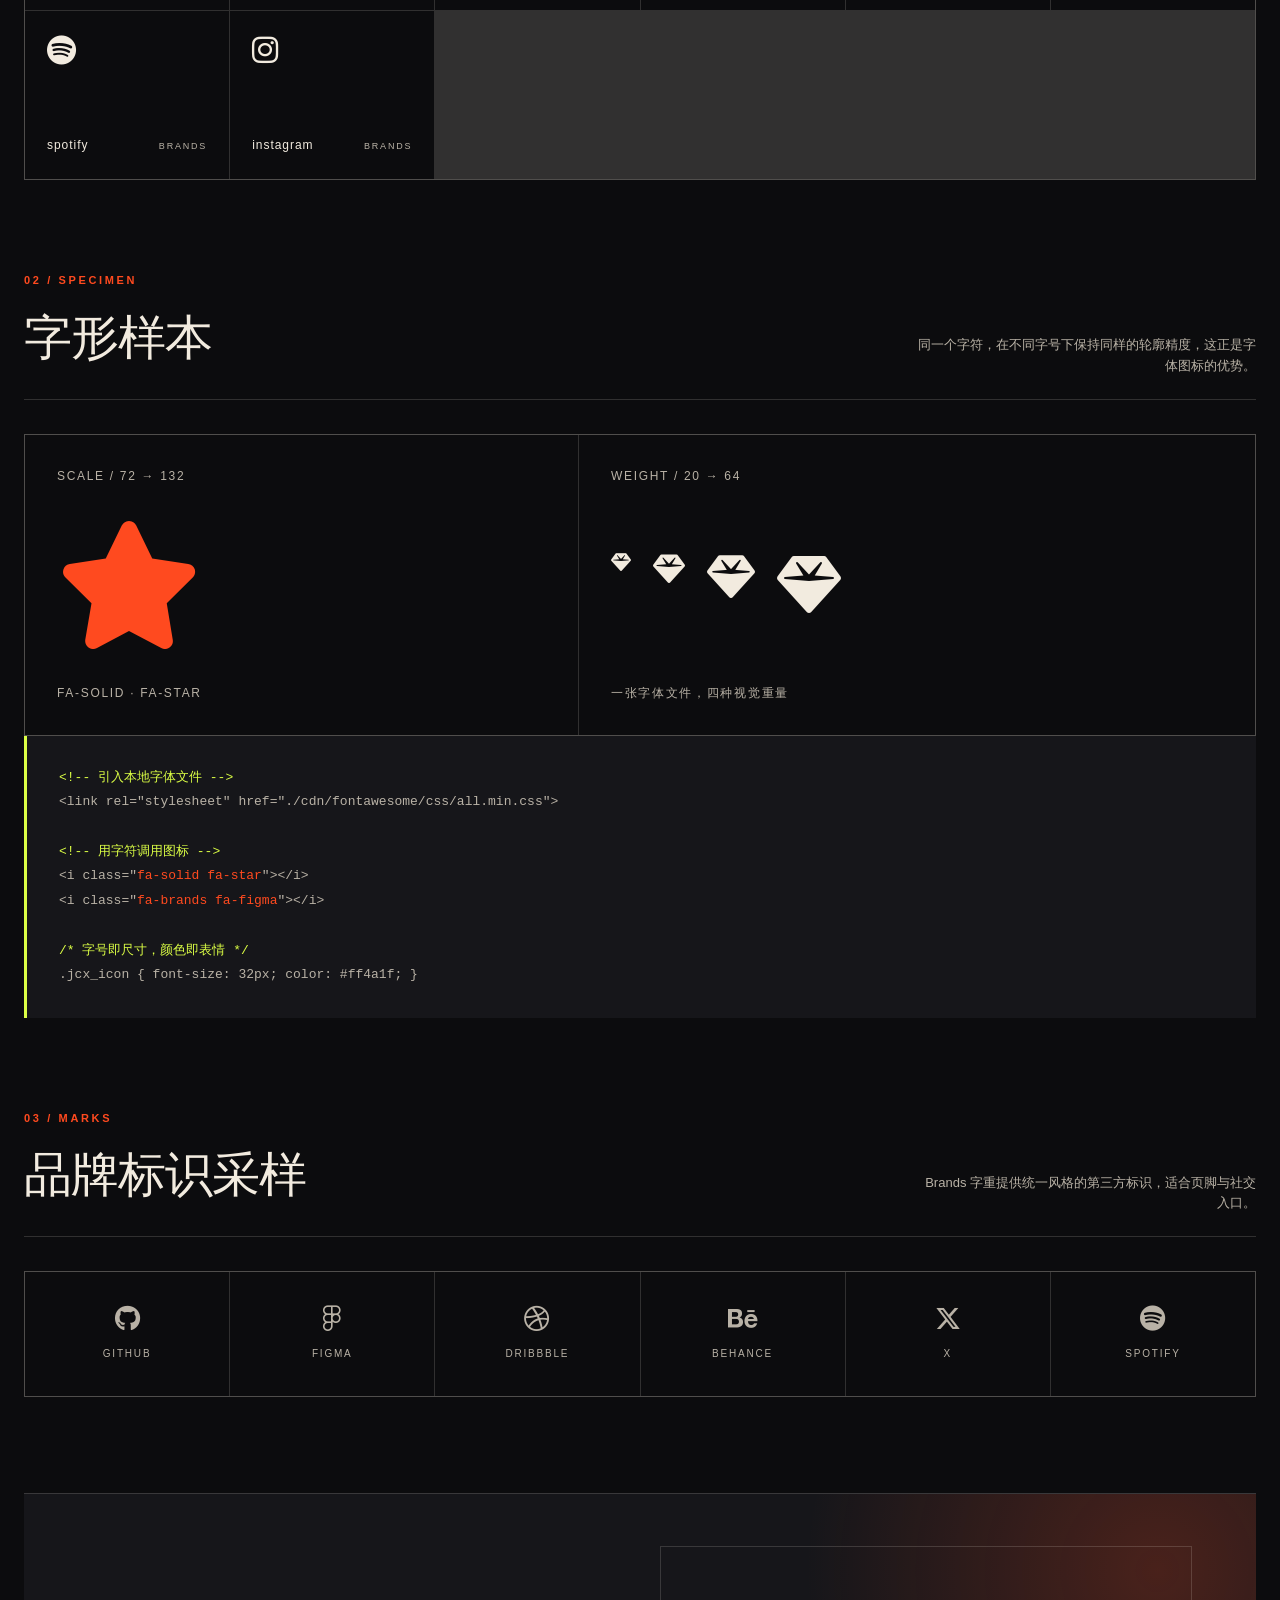
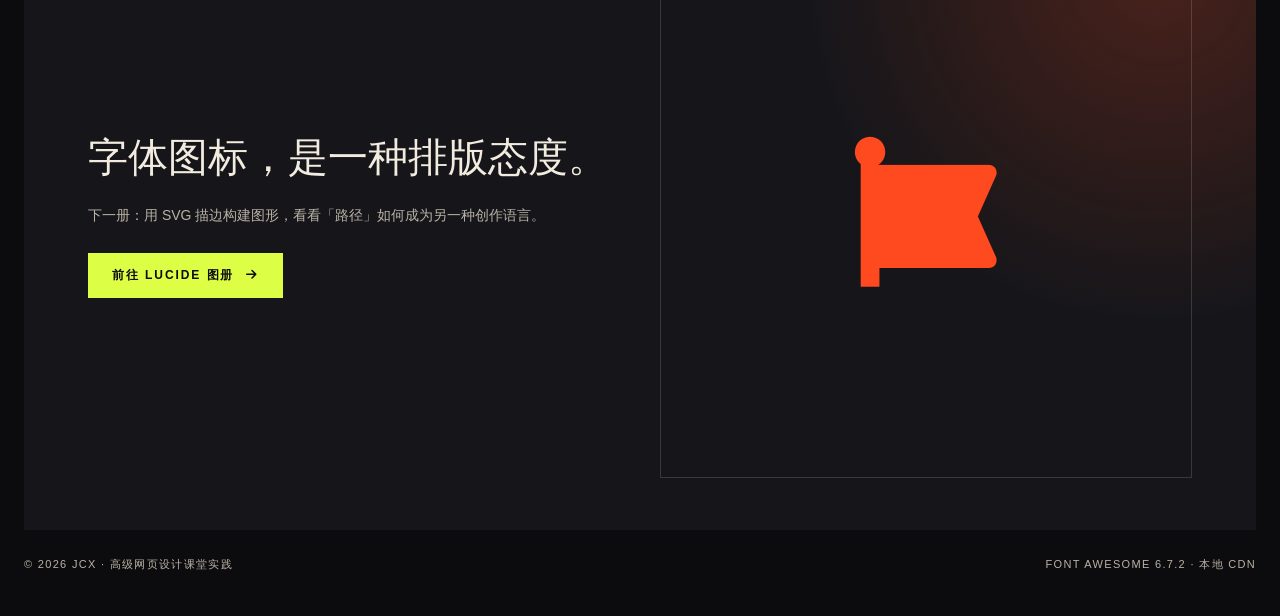
==== commit e7cb8fae: "feat: 新增热播榜页面，首页补齐全部页面入口并增加返回首页链接" ====
--- a/iconfont-1.html
+++ b/iconfont-1.html
@@ -951,6 +951,8 @@
             jcx_revealObserver.observe(jcx_element);
         });
     </script>
+    <!-- 鞠传祥 —— 返回首页导航 -->
+    <a class="jcx_home_link" href="./the-best-ever/index.html" style="position: fixed; left: 14px; top: 14px; z-index: 99; padding: 6px 12px; border-radius: 999px; background: rgba(0,0,0,.62); color: #fff; font: 12px/1.2 'Microsoft YaHei', sans-serif; text-decoration: none; letter-spacing: .05em;">← 返回首页</a>
 </body>
 
 </html>
